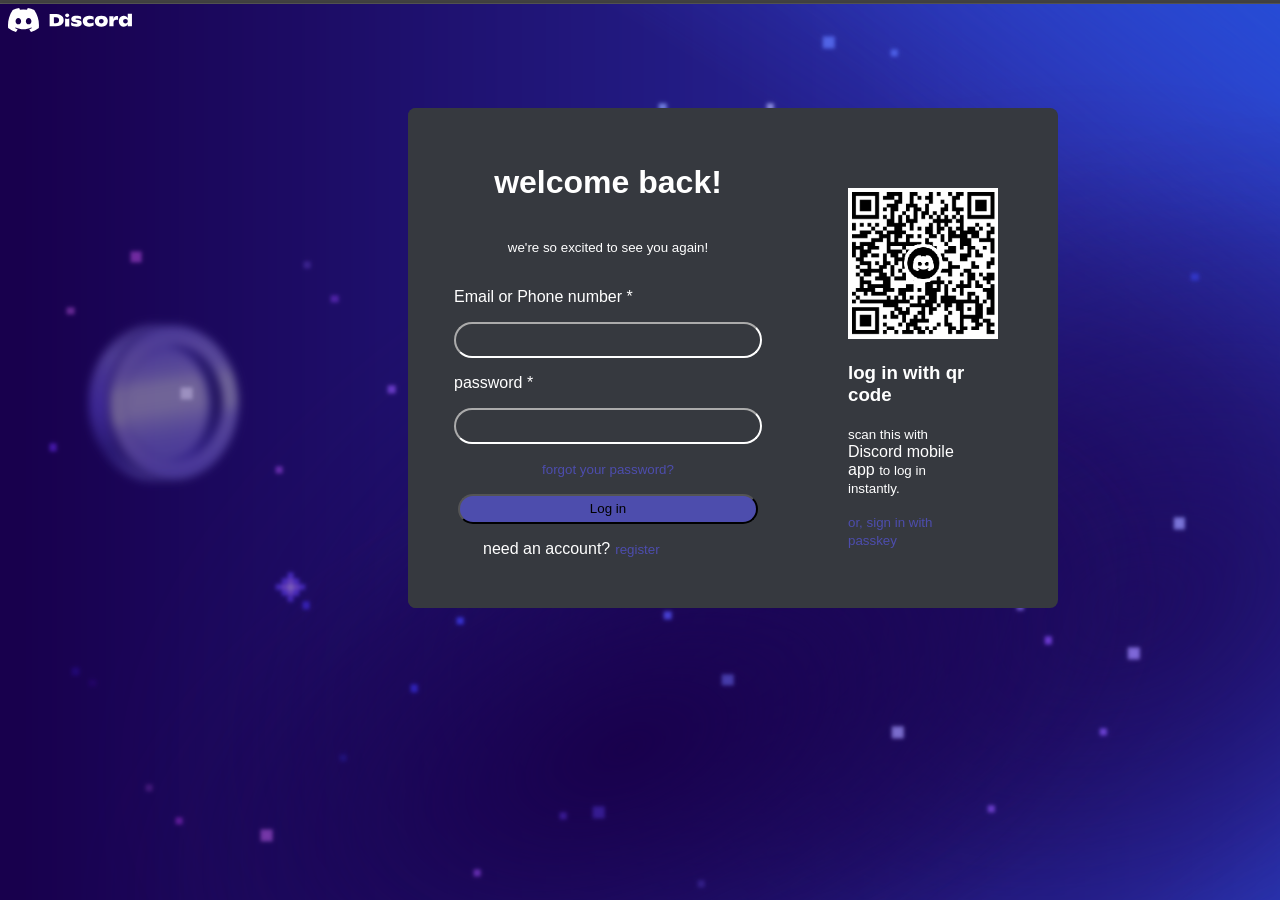
==== discord/index.html @ 95c81b0a "final" ====
<!DOCTYPE html>
<html lang="en">
<head>
    <meta charset="UTF-8">
    <meta name="viewport" content="width=device-width, initial-scale=1.0">
    <title>Discord</title>
    <link rel="stylesheet" href="style.css">
</head>
<body>

    <div class="flexbox">
        <img src="/discord/logo.svg">
        <div class="combined">
            <div class="sub">
                <h1>welcome back!</h1>
                <p><Small>we're so excited to see you again!</Small></p>

                <!-- <p> Email or Phone number</p> -->
                <label class="box">
                 <p> Email or Phone number *</p>
                <input>
                </label>
            
                <label class="box">
                <p>password *</p>
                <input>
                </label>
                <p style="color: rgb(77, 77, 173);"><small>forgot your password?</small></p>
                <button style="background-color: rgb(77, 77, 173); width:300px; height: 30px; border-radius: 22px;">Log in</button>
                <div class="text">
                    <p>need an account?</p>
                    <p style="color: rgb(77, 77, 173);"><small>  register</small></p>
                
                </div>
            </div>
            <div class="rightbox">
                <img src="/discord/qr.png">
                <br>
                <h3> log in with qr code</h3>
                <p><small> scan this with </small> Discord mobile app  <small> to log in instantly.</small></p>
                <p style="color: rgb(77, 77, 173);"><small> or, sign in with passkey</small></p>


        </div>
                 
    </div>
        
        
    </div>
    

    
</body>
</html>
---- discord/style.css ----
body{
    background-image: url("/discord/discord.png");
    font-family: roboto,arial;
}


.flexbox{
    
    position: relative;
    justify-content: center;
    align-items: center;
}
.combined {
    display: flex;   
    position: absolute;
    top:100px;  
    margin-left:400px;        
    background-color: #36393f;
    border-radius: 8px;
    overflow: hidden;
    width:650px;

}

.sub{
    background-color: #36393f;
    width:400px;
    height: 500px;
    color:white;
    
    display: flex;
    flex-direction: column;
    
    justify-content: center;
    align-items: center;
    
    
    
}
.sub img{
    height: 50px;
    width: 200px;
}
.box input{
    width:300px;
    height: 30px;
    border-radius: 22px;
    border-color: white;
    background-color:#36393f;
}
.text{
    width: 250px;
    height: 50px;
    display: flex;
    gap: 5px;
}
.rightbox{
     background-color:#36393f;
    width:120px;
    height: 300px;
    color:white;
    margin-left: 40px;
    margin-top: 80px;
   
    
}

.rightbox img{
    width: 150px;
    
}
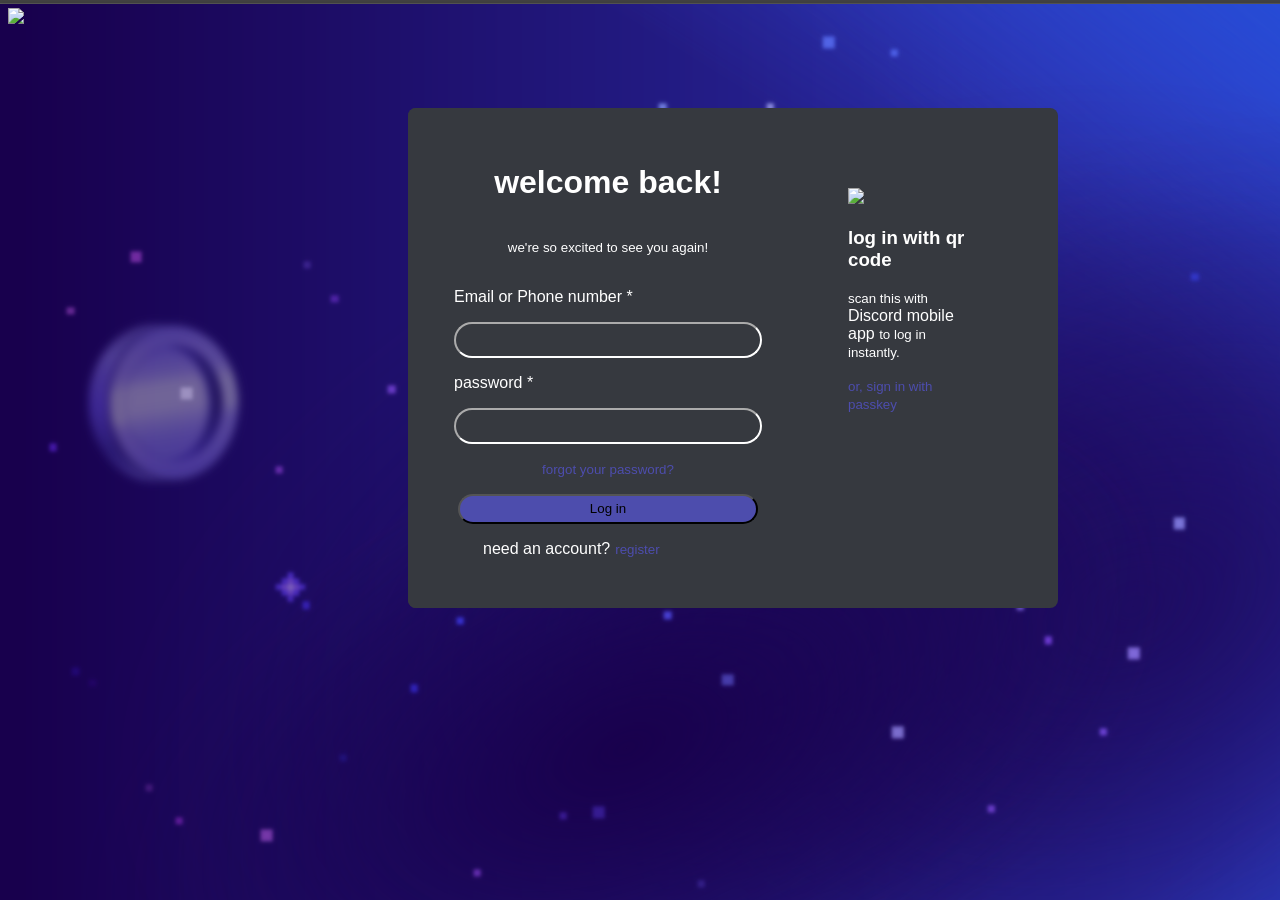
==== commit 3536aa82: "change" ====
--- a/discord/index.html
+++ b/discord/index.html
@@ -9,7 +9,7 @@
 <body>
 
     <div class="flexbox">
-        <img src="/discord/logo.svg">
+        <img src="/logo.svg">
         <div class="combined">
             <div class="sub">
                 <h1>welcome back!</h1>
@@ -34,7 +34,7 @@
                 </div>
             </div>
             <div class="rightbox">
-                <img src="/discord/qr.png">
+                <img src="/qr.png">
                 <br>
                 <h3> log in with qr code</h3>
                 <p><small> scan this with </small> Discord mobile app  <small> to log in instantly.</small></p>
